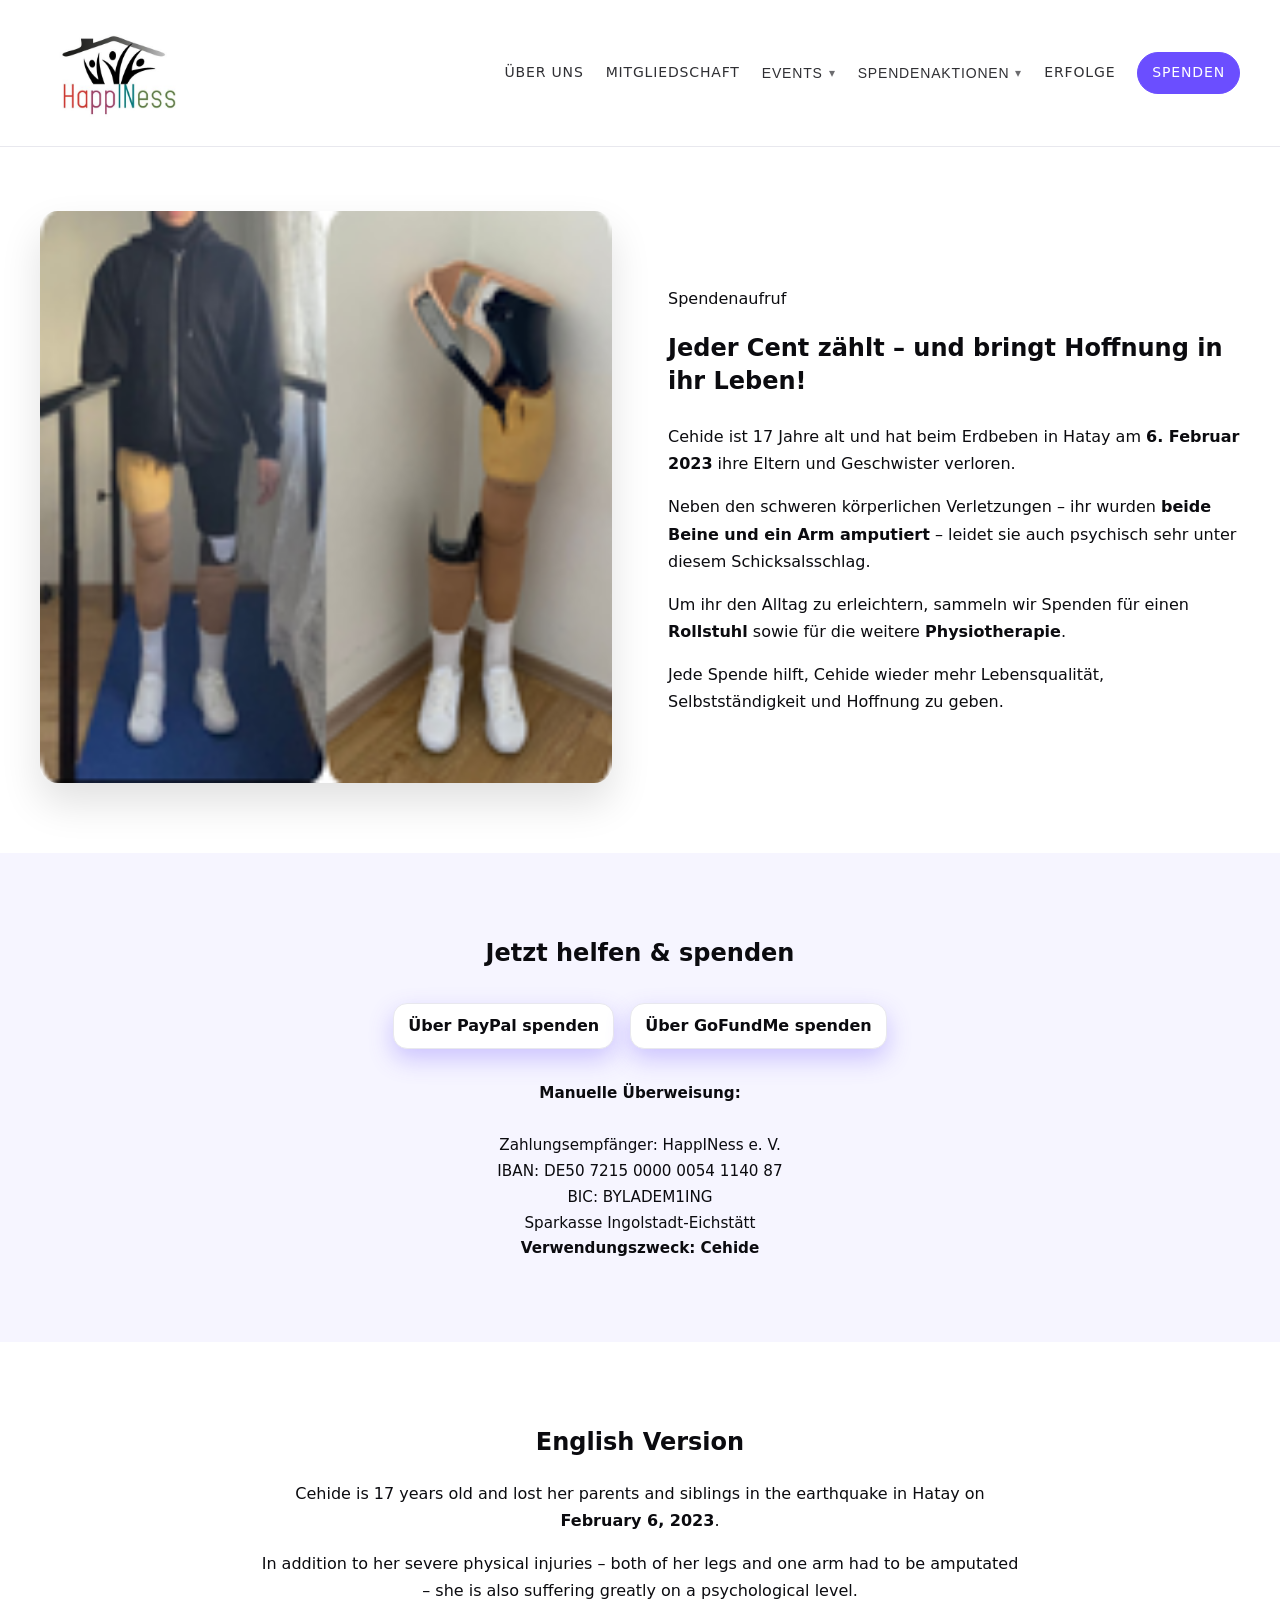
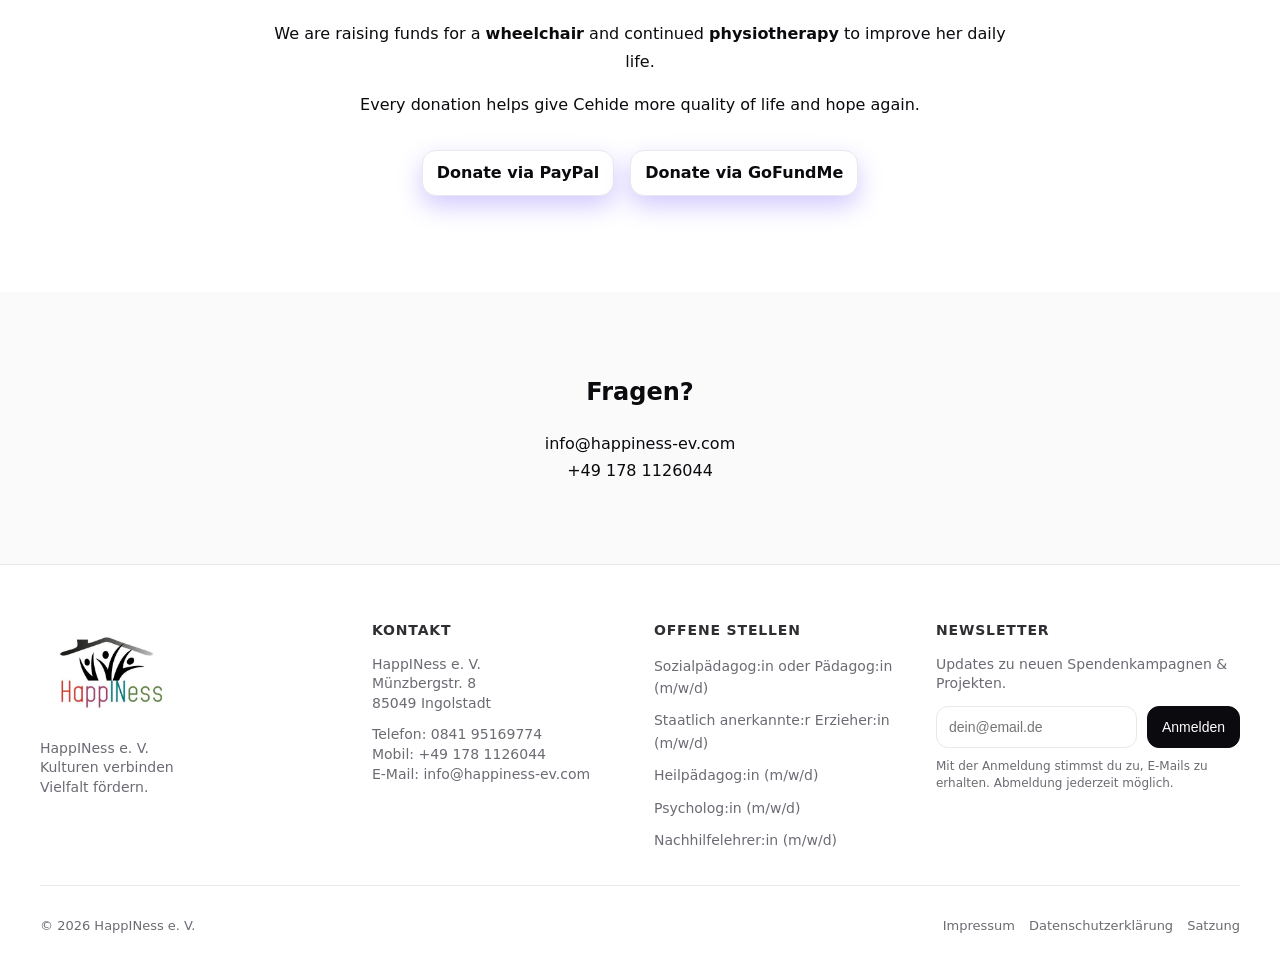
==== Cehide.html @ 876c6b44 "Add Cehide donation page with split layout and donation buttons" ====
<!doctype html>
<html lang="de">
<head>
  <meta charset="utf-8" />
  <meta name="viewport" content="width=device-width, initial-scale=1" />
  <title>Spendenaufruf für Cehide – HappINess e. V.</title>
  <meta name="description" content="Spendenaufruf für Cehide – jede Spende hilft für Rollstuhl und Physiotherapie." />
  <link rel="stylesheet" href="../style.css" />
</head>

<body>
  <div id="site-header"></div>

  <main class="page donation-page">

    <!-- HERO / INTRO -->
    <section class="donation-section">
      <div class="container">

        <div class="donation-split">

          <!-- IMAGE -->
          <div class="donation-split__image">
            <img
              src="../assets/spenden/cehide.jpg"
              alt="Cehide"
              loading="lazy"
            />
          </div>

          <!-- TEXT -->
          <div class="donation-split__text">
            <p class="kicker">Spendenaufruf</p>
            <h1>Jeder Cent zählt – und bringt Hoffnung in ihr Leben!</h1>

            <p>
              Cehide ist 17 Jahre alt und hat beim Erdbeben in Hatay am
              <strong>6. Februar 2023</strong> ihre Eltern und Geschwister verloren.
            </p>

            <p>
              Neben den schweren körperlichen Verletzungen – ihr wurden
              <strong>beide Beine und ein Arm amputiert</strong> – leidet sie auch
              psychisch sehr unter diesem Schicksalsschlag.
            </p>

            <p>
              Um ihr den Alltag zu erleichtern, sammeln wir Spenden für einen
              <strong>Rollstuhl</strong> sowie für die weitere
              <strong>Physiotherapie</strong>.
            </p>

            <p>
              Jede Spende hilft, Cehide wieder mehr Lebensqualität,
              Selbstständigkeit und Hoffnung zu geben.
            </p>
          </div>

        </div>
      </div>
    </section>

    <!-- DONATE -->
    <section id="spenden" class="donation-section donation-section--highlight">
      <div class="container center">
        <h2>Jetzt helfen & spenden</h2>

        <div class="donation-buttons">
          <a
            href="https://www.paypal.com/donate?campaign_id=6URGBHS4AHHY6"
            target="_blank"
            rel="noopener"
            class="btn btn--primary"
          >
            Über PayPal spenden
          </a>

          <a
            href="https://www.gofundme.com/f/sei-die-hoffnung-fur-cehide-17-j-erdbebenopfer-aus-hatay?attribution_id=sl:cf405077-684e-451a-897b-ce0b3da4cd67&lang=de_DE&ts=1758838344&utm_campaign=man_sharesheet_dash&utm_medium=customer&utm_source=copy_link"
            target="_blank"
            rel="noopener"
            class="btn"
          >
            Über GoFundMe spenden
          </a>
        </div>

        <div class="donation-bank">
          <p>
            <strong>Manuelle Überweisung:</strong><br /><br />
            Zahlungsempfänger: HappINess e. V.<br />
            IBAN: DE50 7215 0000 0054 1140 87<br />
            BIC: BYLADEM1ING<br />
            Sparkasse Ingolstadt-Eichstätt<br />
            <strong>Verwendungszweck: Cehide</strong>
          </p>
        </div>
      </div>
    </section>

    <!-- ENGLISH -->
    <section class="donation-section">
      <div class="container center">
        <h2>English Version</h2>

        <p>
          Cehide is 17 years old and lost her parents and siblings in the
          earthquake in Hatay on <strong>February 6, 2023</strong>.
        </p>

        <p>
          In addition to her severe physical injuries – both of her legs and one
          arm had to be amputated – she is also suffering greatly on a
          psychological level.
        </p>

        <p>
          We are raising funds for a <strong>wheelchair</strong> and continued
          <strong>physiotherapy</strong> to improve her daily life.
        </p>

        <p>
          Every donation helps give Cehide more quality of life and hope again.
        </p>
      </div>

      <div class="donation-buttons">
        <a
          href="https://www.paypal.com/donate?campaign_id=6URGBHS4AHHY6"
          target="_blank"
          rel="noopener"
          class="btn btn--primary"
        >
          Donate via PayPal
        </a>
      
        <a
          href="https://www.gofundme.com/f/sei-die-hoffnung-fur-cehide-17-j-erdbebenopfer-aus-hatay?attribution_id=sl:cf405077-684e-451a-897b-ce0b3da4cd67&lang=de_DE&ts=1758838344&utm_campaign=man_sharesheet_dash&utm_medium=customer&utm_source=copy_link"
          target="_blank"
          rel="noopener"
          class="btn"
        >
          Donate via GoFundMe
        </a>
      </div>
      
    </section>

    <!-- CONTACT -->
    <section class="donation-section donation-section--soft">
      <div class="container center">
        <h2>Fragen?</h2>
        <p>
          <a href="mailto:info@happiness-ev.com">info@happiness-ev.com</a><br />
          <a href="tel:+491781126044">+49 178 1126044</a>
        </p>
      </div>
    </section>

  </main>

  <div id="site-footer"></div>
  <script src="../main.js"></script>
</body>
</html>
---- style.css ----
:root{
  --bg:#ffffff;
  --text:#0b0b0f;
  --muted:#6b6b73;
  --line:#e8e8ee;

  /* Brand Colors (Logo) */
  --c-purple:#6b4eff;
  --c-red:#d23b3b;
  --c-turq:#19c6c2;
  --c-green:#2ecc71;

  /* Default accent */
  --accent: var(--c-purple);

  --container:1200px;
  --radius:18px;
}

*{box-sizing:border-box}
html,body{height:100%}
body{
  margin:0;
  font-family: ui-sans-serif, system-ui, -apple-system, Segoe UI, Roboto, Helvetica, Arial, "Apple Color Emoji","Segoe UI Emoji";
  color:var(--text);
  background:var(--bg);
  line-height:1.4;
}

a{color:inherit; text-decoration:none}
a:hover{opacity:.8}

.container{
  width:min(var(--container), calc(100% - 48px));
  margin-inline:auto;
}

.section{padding:56px 0}

/* =========================================
   BRAND ACCENTS: verteilt über die Seite
   (automatisch pro Section)
========================================= */
.section{ --accent: var(--c-purple); }
.section:nth-of-type(4n + 1){ --accent: var(--c-purple); }
.section:nth-of-type(4n + 2){ --accent: var(--c-red); }
.section:nth-of-type(4n + 3){ --accent: var(--c-turq); }
.section:nth-of-type(4n + 4){ --accent: var(--c-green); }

/* Akzentline unter Section Titles */
.section h2::after,
.section .section-title::after,
.section [class$="__title"]::after{
  content:"";
  display:block;
  width:72px;
  height:4px;
  margin:14px auto 0;
  border-radius:999px;
  background: var(--accent);
  opacity:.9;
}

/* Screenreader */
.sr-only{
  position:absolute;
  width:1px;height:1px;
  padding:0;margin:-1px;
  overflow:hidden;clip:rect(0,0,0,0);
  white-space:nowrap;border:0;
}

/* ================================
   GLOBAL: Section headings centered
================================ */
.section h2,
.section h3.section-title,
.section .section-title,
.section [class$="__title"]{
  text-align:center;
  margin-left:auto;
  margin-right:auto;
}

/* Spacing für Titles */
.section h2,
.section .section-title,
.section [class$="__title"]{
  margin-top:0;
  margin-bottom:34px;
}

/* Footer + Legal nicht “kaputt-zentrieren” */
.site-footer h2,
.site-footer [class$="__title"],
.legal h2,
.legal [class$="__title"]{
  text-align:left;
  margin-left:0;
  margin-right:0;
}

/* Header */
.site-header{
  position:sticky;
  top:0;
  background:rgba(255,255,255,.9);
  backdrop-filter: blur(12px);
  border-bottom:1px solid var(--line);
  z-index:50;
}

.header__inner{
  display:flex;
  align-items:center;
  justify-content:space-between;
  padding:18px 0;
}

.logo{
  font-weight:800;
  font-size:26px;
  letter-spacing:-.5px;
}

.logo__mark--accent{color:var(--accent)}

.nav{
  display:flex;
  align-items:center;
  gap:22px;
}

.nav__link{
  font-size:14px;
  letter-spacing:.06em;
  text-transform:uppercase;
  color:rgba(11,11,15,.85);
}

.nav__cta{
  padding:10px 14px;
  border:1px solid var(--accent);
  border-radius:999px;
  font-size:14px;
  text-transform:uppercase;
  letter-spacing:.06em;
  background:var(--accent);
  color:#fff;
}
.nav__cta:hover{opacity:.9}

.nav__dropdown{position:relative}
.nav__link--btn{
  background:none;
  border:0;
  cursor:pointer;
  padding:0;
  display:flex;
  align-items:center;
  gap:6px;
}
.chev{font-size:12px; opacity:.7}

.nav__menu a{
  display:block;
  padding:10px 10px;
  border-radius:10px;
  color:rgba(11,11,15,.88);
}
.nav__menu a:hover{background:#f6f6fa; opacity:1}

.nav__dropdown:hover .nav__menu{display:block}

/* Burger */
.nav-toggle{
  display:none;
  width:44px;height:44px;
  border:1px solid var(--line);
  border-radius:12px;
  background:#fff;
  align-items:center;
  justify-content:center;
  gap:5px;
  flex-direction: column;
  cursor:pointer;
}
.nav-toggle__line{
  width:20px;
  height:2px;
  background:var(--text);
  display:block;
  border-radius:2px;
}

/* Hero */
.hero{padding:74px 0 44px}
.hero__title{
  font-size:clamp(38px, 5vw, 72px);
  line-height:1.04;
  letter-spacing:-1.2px;
  margin:0 0 40px;
}
.hero__media{
  border-radius:var(--radius);
  overflow:hidden;
  border:1px solid var(--line);
}
.hero__video{
  width:100%;
  height:auto;
  display:block;
  aspect-ratio: 16 / 7;
  object-fit:cover;
  background:#000;
}

/* Footer */
.site-footer{
  border-top:1px solid var(--line);
  padding:56px 0 18px;
}

.footer__grid{
  display:grid;
  grid-template-columns: 1.2fr 1fr 1fr 1fr;
  gap:32px;
}

.site-footer h3{
  margin:0 0 14px;
  font-size:14px;
  letter-spacing:.06em;
  text-transform:uppercase;
  color:rgba(11,11,15,.85);
}

.footer__text{
  color:var(--muted);
  font-size:14px;
  margin:0 0 12px;
}

.footer__list{
  list-style:none;
  padding:0;margin:0;
  display:grid;
  gap:10px;
}
.footer__list a{color:var(--muted); font-size:14px}

.newsletter{
  display:flex;
  gap:10px;
  margin-top:10px;
}
.newsletter input{
  flex:1;
  padding:12px 12px;
  border:1px solid var(--line);
  border-radius:12px;
  font-size:14px;
  outline:none;
}
.newsletter button{
  padding:12px 14px;
  border:1px solid var(--text);
  background:var(--text);
  color:#fff;
  border-radius:12px;
  cursor:pointer;
  font-size:14px;
}
.footer__fine{
  margin-top:10px;
  color:var(--muted);
  font-size:12px;
}

.footer__bottom{
  margin-top:34px;
  padding-top:18px;
  border-top:1px solid var(--line);
  display:flex;
  align-items:center;
  justify-content:space-between;
  gap:14px;
  color:var(--muted);
  font-size:13px;
}
.footer__links{display:flex; gap:14px}

.footer__logo{
  width: 140px;
  max-width: 100%;
  height: auto;
  margin-bottom: 12px;
}

/* Responsive */
@media (max-width: 980px){
  .footer__grid{grid-template-columns:1fr 1fr}
}

@media (max-width: 780px){
  .nav-toggle{display:flex}
  .nav{
    position:fixed;
    inset:76px 0 auto 0;
    background:#fff;
    border-bottom:1px solid var(--line);
    display:none;
    flex-direction:column;
    align-items:flex-start;
    gap:0;
    padding:14px 24px 22px;
  }
  .nav.is-open{display:flex}

  .nav__link, .nav__cta{
    width:100%;
    padding:14px 0;
    border-bottom:1px solid #fff;
  }
  .nav__cta{
    padding:10px 14px;
    border:1px solid var(--accent);
    border-radius:999px;
    font-size:14px;
    text-transform:uppercase;
    letter-spacing:.06em;
    background:var(--accent);
    color:#fff;
  }
  .nav__cta:hover{opacity:0.9}
  .nav__dropdown:hover .nav__menu{display:none;}
}

/* Legal */
.legal{max-width: 820px}
.legal h1{margin-bottom: 24px}
.legal h2{
  margin-top: 32px;
  margin-bottom: 12px;
  font-size: 18px;
}
.legal p{
  color: var(--muted);
  font-size: 15px;
  line-height: 1.6;
}

.logo__img{
  height: 110px;
  width: auto;
  display: block;
}

/* Pillars */
.pillars{background:#fafafb}

.pillars__title{
  text-align:center;
  margin-bottom:40px;
  font-size:32px;
}

.pillars__grid{
  display:grid;
  grid-template-columns:repeat(4,1fr);
  gap:24px;
}

.pillar{
  background:#fff;
  border:1px solid var(--line);
  border-radius:var(--radius);
  padding:28px 22px;
  text-align:center;
}

.pillar__icon{
  font-size:36px;
  margin-bottom:14px;
}

.pillar h3{
  margin:0 0 10px;
  font-size:18px;
}

.pillar p{
  font-size:14px;
  color:var(--muted);
  line-height:1.6;
}

/* Pillars Responsive */
@media (max-width: 900px){
  .pillars__grid{grid-template-columns:repeat(2,1fr)}
}
@media (max-width: 520px){
  .pillars__grid{grid-template-columns:1fr}
}

/* Fade-in on scroll */
.reveal{
  opacity:0;
  transform: translateY(24px);
  transition: opacity 900ms ease, transform 900ms ease;
  will-change: opacity, transform;
}
.reveal.is-visible{
  opacity:1;
  transform: translateY(0);
}
@media (prefers-reduced-motion: reduce){
  .reveal{transition:none; transform:none}
}
/* Stagger support */
.pillars__grid .pillar.reveal{
  transition-delay: var(--delay, 0ms);
}

/* ===== Approach / Unser Vorgehen ===== */
.approach{
  padding-top: 64px;
  padding-bottom: 72px;
}

.approach__title{
  text-align: center;
  letter-spacing: 0.08em;
  font-weight: 800;
  margin: 0 0 34px;
  font-size: clamp(1.6rem, 3vw, 2.4rem);
  color: var(--accent);
}

.approach__grid{
  display: grid;
  grid-template-columns: repeat(2, minmax(0, 1fr));
  gap: 44px 80px;
  align-items: start;
}

.approach__item{
  text-align: center;
  max-width: 440px;
  margin: 0 auto;
  padding: 12px 10px;
}

.approach__icon{
  font-size: 34px;
  line-height: 1;
  margin-bottom: 14px;
  opacity: 0.95;
}

.approach__item p{
  margin: 0;
  line-height: 1.85;
  font-size: 1.05rem;
  color: rgba(0,0,0,.58);
}

.approach__item:hover .approach__icon{
  transform: translateY(-2px) scale(1.04);
  transition: transform .25s ease;
}

/* Mobile */
@media (max-width: 820px){
  .approach__grid{
    grid-template-columns: 1fr;
    gap: 26px;
  }
  .approach__item{padding: 18px 14px}
  .approach__item p{font-size: 1.02rem}
}

/* Reveal Animation (stagger über --d) */
.approach__item.reveal{
  opacity: 0;
  transform: translateY(14px) scale(0.98);
  transition: opacity .7s ease, transform .7s ease;
  transition-delay: var(--d, 0ms);
}
.approach__item.reveal.is-visible{
  opacity: 1;
  transform: translateY(0) scale(1);
}

/* Generic titles */
.section-title{
  font-size: clamp(22px, 2.4vw, 34px);
  letter-spacing: -0.02em;
}

/* Stats / Links -> accent */
.stat__num{
  font-size: clamp(2rem, 4vw, 3rem);
  font-weight: 900;
  color: var(--accent);
  line-height: 1;
}

.help-link{
  color: var(--accent);
  font-weight: 700;
  text-decoration: none;
}
.help-link:hover{ text-decoration: underline; }

/* FAQ -> accent-tinted */
.faq__list{
  max-width: 900px;
  margin: 0 auto;
  display: grid;
  gap: 12px;
}
.faq__item{
  border: 1px solid color-mix(in srgb, var(--accent) 22%, transparent);
  border-radius: 14px;
  padding: 14px 16px;
  background: color-mix(in srgb, var(--accent) 6%, transparent);
}
.faq__item summary{
  cursor: pointer;
  font-weight: 800;
}
.faq__item p{
  margin: 10px 0 0;
  line-height: 1.7;
  opacity: .9;
}

/* Newsletter form (section version) */
.newsletter__form{
  display:flex;
  gap: 10px;
  flex-wrap: wrap;
  margin-top: 14px;
}
.newsletter__input{
  min-width: 260px;
  padding: 12px 14px;
  border-radius: 12px;
  border: 1px solid color-mix(in srgb, var(--accent) 30%, transparent);
  outline: none;
}
.newsletter__input:focus{
  border-color: color-mix(in srgb, var(--accent) 75%, transparent);
  box-shadow: 0 0 0 4px color-mix(in srgb, var(--accent) 14%, transparent);
}

/* ===== FIX: Warum + zentral + größer ===== */
#warum .pillar{ text-align: center; }
#warum .pillar p{
  font-size: 16px;
  line-height: 1.85;
  max-width: 820px;
  margin: 0 auto;
}

/* ===== FIX: Helfen Grid auf 3 Spalten (statt pillars default 4) ===== */
#helfen .pillars__grid{
  grid-template-columns: repeat(3, 1fr);
  justify-content: center;
}
#helfen .pillar{ text-align: center; }

@media (max-width: 900px){
  #helfen .pillars__grid{ grid-template-columns: repeat(2, 1fr); }
}
@media (max-width: 520px){
  #helfen .pillars__grid{ grid-template-columns: 1fr; }
}

/* ===== Über uns (an style.css unten dranhängen) ===== */
/* =========================
   ABOUT full-width layout
   ========================= */

.about-page{
  width: 100%;
}

/* Sections full width + nice padding */
.about-section{
  width: 100%;
  padding: clamp(22px, 4vw, 56px) clamp(16px, 4vw, 64px);
}

.about-section--text{
  padding-top: clamp(18px, 3vw, 40px);
  padding-bottom: clamp(18px, 3vw, 40px);
}

.about-section h2{
  margin: 0 0 12px 0;
}
/* TEAM – Überschrift & Text zentrieren */
.about-section h2,
.about-section > p {
  text-align: center;
}


.about-section p{
  max-width: none; /* full width like you asked */
}

/* HERO */
.about-hero{
  position: relative;
  width: 100%;
  height: clamp(320px, 52vw, 560px);
  overflow: hidden;
  border-bottom: 1px solid var(--line);
}

.about-hero__img{
  position:absolute;
  inset:0;
  width:100%;
  height:100%;
  object-fit: cover;
  display:block;
}

.about-hero__overlay{
  position:absolute;
  inset:0;
  background: linear-gradient(
    180deg,
    rgba(0,0,0,.25) 0%,
    rgba(0,0,0,.15) 45%,
    rgba(0,0,0,.55) 100%
  );
}

.about-hero__text{
  position: absolute;
  left: clamp(16px, 4vw, 64px);
  right: clamp(16px, 4vw, 64px);
  bottom: clamp(18px, 4vw, 56px);
  color: #fff;
  max-width: none;
}

.about-hero__text h1{
  margin: 0 0 10px 0;
  font-size: clamp(34px, 4.4vw, 58px);
  letter-spacing: -0.02em;
}

.about-hero__text p{
  margin: 0;
  font-size: clamp(15px, 1.6vw, 18px);
  line-height: 1.6;
  opacity: .95;
}

/* SPLIT */
.about-split{
  display: grid;
  grid-template-columns: 1.05fr 1fr;
  gap: clamp(16px, 3vw, 32px);
  align-items: start;
}

.about-split__media{
  border: 1px solid var(--line);
  border-radius: var(--radius);
  overflow: hidden;
  background: #fff;
}

.about-split__media img{
  width: 100%;
  height: clamp(260px, 34vw, 460px);
  object-fit: cover;
  display:block;
}

.about-split__content h2{
  margin-top: 0;
  font-size: clamp(24px, 3.2vw, 42px);
  letter-spacing: -0.02em;
}

.about-points{
  margin-top: 18px;
  display: grid;
  gap: 14px;
}

.about-point{
  display: grid;
  grid-template-columns: 46px 1fr;
  gap: 12px;
  padding: 14px;
  border: 1px solid var(--line);
  border-radius: var(--radius);
  background: #fff;
}

.about-point__icon{
  width: 46px;
  height: 46px;
  border-radius: 16px;
  display: grid;
  place-items: center;
  background: color-mix(in srgb, var(--accent) 12%, #fff);
  font-size: 20px;
}

.about-point h3{ margin: 0 0 4px 0; font-size: 18px; }
.about-point p{ margin: 0; color: var(--muted); }

/* Vorstand */
.board-grid{
  margin-top: 14px;
  display: grid;
  gap: 14px;
  grid-template-columns: repeat(3, minmax(0, 1fr));
}

.board-card{
  border: 1px solid var(--line);
  border-radius: var(--radius);
  background: #fff;
  padding: 16px;
}

.board-card h3{ margin: 0 0 6px 0; font-size: 18px; }
.board-card .role{ margin: 0 0 8px 0; color: var(--muted); font-size: 14px; }
.board-card .mini{ margin: 0; }

/* Team */
.team-grid{
  margin-top: 14px;
  display: grid;
  gap: 14px;
  grid-template-columns: repeat(5, minmax(0, 1fr));
}

.team-card{
  margin: 0;
  border: 1px solid var(--line);
  border-radius: var(--radius);
  background: #fff;
  overflow: hidden;
  transition: transform .18s ease, box-shadow .18s ease;
}

.team-card img{
  width: 100%;
  aspect-ratio: 4/6;
  object-fit: cover;
  display:block;
  background:#f2f2f6;
}

.team-card figcaption{
  padding: 12px 14px 14px;
  display: grid;
  gap: 4px;
}

.team-card figcaption strong{
  font-size: 15px;
  line-height: 1.2;
}

.team-card figcaption span{
  color: var(--muted);
  font-size: 13px;
}

.team-card:hover{
  transform: translateY(-2px);
  box-shadow: 0 10px 28px rgba(0,0,0,.08);
}

/* Join CTA */
.about-join{
  margin-top: 26px;
  padding: 18px;
  border: 1px solid var(--line);
  border-radius: var(--radius);
  background: color-mix(in srgb, var(--accent) 6%, #fff);
}

/* Button */
.btn{
  display:inline-flex;
  align-items:center;
  justify-content:center;
  padding: 12px 16px;
  border-radius: 999px;
  background: var(--accent);
  color:#fff;
  font-weight: 700;
  text-decoration:none;
  border: 1px solid color-mix(in srgb, var(--accent) 25%, var(--line));
  box-shadow: 0 10px 25px color-mix(in srgb, var(--accent) 30%, transparent);
  transition: transform .15s ease, opacity .15s ease;
}
.btn:hover{ opacity:.95; transform: translateY(-1px); }

/* Responsive */
@media (max-width: 1100px){
  .team-grid{ grid-template-columns: repeat(3, minmax(0, 1fr)); }
}

@media (max-width: 980px){
  .about-split{ grid-template-columns: 1fr; }
  .board-grid{ grid-template-columns: 1fr; }
  .team-grid{ grid-template-columns: repeat(2, minmax(0, 1fr)); }
}

@media (max-width: 560px){
  .team-grid{ grid-template-columns: 1fr; }
  .about-point{ grid-template-columns: 42px 1fr; }
  .about-point__icon{ width:42px; height:42px; }
}

.role-list span{
  display: block;
}

.btn-row{
  display:flex;
  gap:12px;
  flex-wrap:wrap;
  margin-top:16px;
}

.btn-row.center{
  justify-content:center;
}

@media (max-width:600px){
  .btn-row{
    justify-content:center;
  }
}

/* Kontakt Section */
.contact{
  max-width:980px;
  margin:0 auto;
  border-left:6px solid var(--accent);
  text-align:center;
}

/* Intro Text */
.contact__intro{
  margin-top:8px;
  margin-bottom:24px;
  font-size:1.1rem; /* größer */
  opacity:.9;
}

/* Formular */
.contact__form{
  display:flex;
  flex-direction:column;
  gap:16px;
  align-items:center;
}

/* Inputs & Textarea */
.contact__form input,
.contact__form textarea{
  width:100%;
  max-width:480px;
  padding:14px 16px;
  font-size:1.05rem; /* deutlich größer */
  border-radius:14px;
  border:1px solid var(--line);
  font-family:inherit;
}

/* Placeholder */
.contact__form input::placeholder,
.contact__form textarea::placeholder{
  font-size:1rem;
}

/* Button Abstand */
.contact__form .btn{
  margin-top:8px;
}

/* Mobile Boost */
@media (max-width:600px){
  .contact__intro{
    font-size:1.15rem;
  }

  .contact__form input,
  .contact__form textarea{
    font-size:1.1rem;
  }
}

/* =========================
   ERFOLGE PAGE (Erfolge.html)
========================= */

.section__title{
  font-size: clamp(26px, 3.2vw, 40px);
  letter-spacing: -0.02em;
  margin: 0 0 10px;
}
.section__sub{
  font-size: clamp(16px, 1.3vw, 18px);
  color: var(--muted);
  max-width: 70ch;
  margin: 0 0 28px;
}

.badge{
  display:inline-flex;
  align-items:center;
  gap:10px;
  padding:8px 12px;
  border-radius: 999px;
  background: rgba(107, 78, 255, .12);
  border: 1px solid rgba(107, 78, 255, .25);
  color: var(--text);
  font-weight: 700;
  font-size: 14px;
}

.lead{
  font-size: clamp(16px, 1.5vw, 20px);
  line-height: 1.55;
  max-width: 70ch;
  margin-top: 10px;
}
.mini{
  margin-top: 14px;
  color: var(--muted);
  font-size: 14px;
}
.mini__dot{ margin: 0 8px; opacity: .6; }

.success-hero{ padding-top: 72px; }
.success-hero__wrap{
  display: grid;
  grid-template-columns: 1.1fr .9fr;
  gap: 28px;
  align-items: start;
}
.success-hero__text h1{
  font-size: clamp(34px, 4vw, 56px);
  letter-spacing: -0.03em;
  margin: 10px 0 0;
}
.success-hero__cta{
  display:flex;
  gap: 12px;
  flex-wrap: wrap;
  margin-top: 18px;
}

/* Stats */
.success-stats{
  background: #fff;
  border: 1px solid var(--line);
  border-radius: var(--radius);
  padding: 18px;
  box-shadow: 0 10px 30px rgba(0,0,0,.06);
}
.success-stat{
  display:flex;
  justify-content: space-between;
  align-items: baseline;
  padding: 14px 12px;
  border-radius: 14px;
  border: 1px solid var(--line);
  margin-bottom: 10px;
}
.success-stat:last-of-type{ margin-bottom: 0; }
.success-stat__num{
  font-size: clamp(26px, 3vw, 38px);
  font-weight: 900;
  color: var(--accent);
  letter-spacing: -0.02em;
}
.success-stat__label{
  color: var(--muted);
  font-size: 14px;
  text-align: right;
  max-width: 20ch;
}
.success-stats__hint{
  margin: 12px 4px 0;
  color: var(--muted);
  font-size: 12px;
}

/* Highlights */
.success-highlights{
  display:grid;
  grid-template-columns: repeat(4, 1fr);
  gap: 14px;
}
.success-card{
  border: 1px solid var(--line);
  border-radius: var(--radius);
  padding: 18px;
  background: #fff;
  box-shadow: 0 10px 30px rgba(0,0,0,.06);
}
.success-card__icon{
  width: 44px;
  height: 44px;
  border-radius: 14px;
  display:flex;
  align-items:center;
  justify-content:center;
  background: rgba(107, 78, 255, .12);
  border: 1px solid rgba(107, 78, 255, .25);
  margin-bottom: 10px;
  font-size: 20px;
}
.success-card h3{ margin: 6px 0 6px; font-size: 18px; }
.success-card p{
  margin: 0;
  color: var(--muted);
  font-size: 16px;
  line-height: 1.5;
}

/* PHOTO GRID (Bildboxen) */
.photo-grid{
  display:grid;
  grid-template-columns: repeat(4, 1fr);
  gap: 14px;
}
.photo-card{
  border: 1px solid var(--line);
  border-radius: var(--radius);
  overflow: hidden;
  background: #fff;
  box-shadow: 0 10px 30px rgba(0,0,0,.06);
}
.photo-card__img{
  aspect-ratio: 4 / 3;
  width: 100%;
  background: #f6f6fb;
}
.photo-card__img img{
  width: 100%;
  height: 100%;
  object-fit: cover;
  display:block;
}
.photo-card__cap{
  padding: 14px;
  display:flex;
  flex-direction: column;
  gap: 6px;
}
.photo-card__cap strong{
  font-size: 16px;
  letter-spacing: -0.01em;
}
.photo-card__cap span{
  font-size: 13px;
  color: var(--muted);
}
.photo-card--template{
  border-style: dashed;
  opacity: .85;
}

.note{
  margin-top: 14px;
  padding: 14px;
  border-radius: 14px;
  border: 1px solid rgba(107, 78, 255, .25);
  background: rgba(107, 78, 255, .10);
  font-size: 14px;
  color: var(--text);
}
.note code{
  background: rgba(0,0,0,.05);
  padding: 2px 8px;
  border-radius: 10px;
}

/* Campaigns */
.campaigns{
  display:grid;
  grid-template-columns: repeat(2, 1fr);
  gap: 14px;
}
.campaign{
  border: 1px solid var(--line);
  border-radius: var(--radius);
  padding: 18px;
  background: #fff;
  box-shadow: 0 10px 30px rgba(0,0,0,.06);
}
.campaign--template{ border-style: dashed; opacity: .85; }
.campaign__top{ display:flex; gap: 10px; flex-wrap: wrap; margin-bottom: 10px; }
.tag{
  display:inline-flex;
  align-items:center;
  padding: 6px 10px;
  border-radius: 999px;
  border: 1px solid var(--line);
  font-size: 13px;
  color: var(--text);
  background: #fafafe;
}
.tag--soft{
  background: rgba(107, 78, 255, .10);
  border-color: rgba(107, 78, 255, .22);
}
.campaign h3{ margin: 6px 0 6px; font-size: 20px; }
.campaign__text{
  margin: 0 0 12px;
  color: var(--muted);
  font-size: 16px;
  line-height: 1.55;
}
.campaign__stats{
  display:grid;
  grid-template-columns: repeat(3, 1fr);
  gap: 10px;
  margin-top: 10px;
}
.campaign__stats > div{
  border: 1px solid var(--line);
  border-radius: 14px;
  padding: 12px;
  background: #fcfcff;
}
.campaign__stats strong{
  display:block;
  font-size: 18px;
  color: var(--accent);
}
.campaign__stats span{
  display:block;
  font-size: 13px;
  color: var(--muted);
}

/* Thanks */
.thanks__box{
  border: 1px solid rgba(107, 78, 255, .25);
  background: rgba(107, 78, 255, .10);
  border-radius: var(--radius);
  padding: 22px;
}
.thanks__box h2{
  margin: 0 0 10px;
  font-size: clamp(24px, 2.6vw, 34px);
}
.thanks__box p{
  margin: 10px 0 0;
  font-size: 16px;
  line-height: 1.6;
}
.thanks__cta{
  display:flex;
  gap: 12px;
  justify-content: center;
  flex-wrap: wrap;
  margin-top: 16px;
}

/* =========================
   FIX: Texte wirklich mittig
   (Danke + CTA)
========================= */

/* Danke. Wirklich. */
.thanks__box{
  text-align: center;
  max-width: 900px;
  margin: 0 auto;
}

/* CTA – Du willst beim nächsten Mal dabei sein */
.cta-card{
  text-align: center;
  max-width: 820px;
  margin: 0 auto;
}

/* CTA Buttons mittig */
.cta-card__actions{
  display: flex;
  justify-content: center;
  gap: 12px;
  flex-wrap: wrap;
}

.nav__dropdown{ position:relative; }

.nav__menu{
  position:absolute;
  top:calc(100% + 12px);
  right:0;
  min-width:220px;
  background:#fff;
  border:1px solid var(--line);
  border-radius:14px;
  padding:10px;
  box-shadow:0 18px 40px rgba(0,0,0,.08);
  display:none;
}

/* HOVER-BRIDGE gegen die 12px Lücke */
.nav__menu::before{
  content:"";
  position:absolute;
  left:0;
  right:0;
  top:-12px;
  height:12px;
}

@media (max-width: 780px){

  /* Dropdown Wrapper = normale Zeile */
  .nav__dropdown{
    width:100%;
    display:block;
    border-bottom:1px solid var(--line);
  }

  /* Hauptkategorie (Events / Spendenaktionen) */
  .nav__link--btn{
    width:100%;
    padding:14px 0;
    display:flex;
    justify-content:space-between;
    align-items:center;
    font-size:14px;
    text-transform:uppercase;
    letter-spacing:.06em;
  }

  /* Unterpunkte = normale Nav-Zeilen */
  .nav__menu{
    /* statt all: unset (zu aggressiv) */
    position: static;
    inset: auto;
    min-width: 0;
    padding: 0;
    border: 0;
    border-radius: 0;
    box-shadow: none;
    background: transparent;
    display: none;
    width: 100%;
  }

  .nav__dropdown.is-open .nav__menu{
    display:block;
  }

  .nav__menu a{
    display:block;
    width:100%;
    padding:14px 0 14px 16px;   /* leicht eingerückt */
    font-size:14px;
    text-transform:uppercase;
    letter-spacing:.06em;
    color:rgba(11,11,15,.75);
    border-bottom:1px solid var(--line);
  }
}
/* TEAM – alles mittig */
.team-card {
  display: flex;
  flex-direction: column;
  align-items: center;
  text-align: center;
}

.team-name {
  font-weight: 800;
  font-size: 1.2rem;
  margin-bottom: 0.6rem;
  color: #6b4eff;
}

.team-card figcaption {
  margin-top: 0.8rem;
}

.team-card .role-list span,
.team-card figcaption span {
  display: block;
  font-size: 0.95rem;
  color: var(--muted);
}

/* Abstand über dem Team-Grid */
.team-grid {
  margin-top: 4rem; /* wenn zu viel: 2rem */
}

/* Team Name Badge */
.team-name {
  width: 100%;
  text-align: center;
  padding: 0.6rem 0.8rem;
  margin-bottom: 0.8rem;
  font-weight: 700;
  font-size: 1.05rem;
  color: #fff;
  border-radius: 12px;
}

/* Farbvarianten */
.accent-purple { background: var(--c-purple); }
.accent-red    { background: var(--c-red); }
.accent-turq   { background: var(--c-turq); }
.accent-green  { background: var(--c-green); }


.role-main {
  font-weight: 800;
  color: rgb(0, 0, 0);
}

.team-card figcaption .role-main {
  font-weight: 800;
  color: #000 !important;
}
.events-list {
  margin-top: 3rem;
  display: flex;
  flex-direction: column;
  gap: 1.5rem;
}

.event-row {
  display: flex;
  justify-content: space-between;
  align-items: center;
  gap: 2rem;
  padding: 1.5rem;
  border: 1px solid var(--line);
  border-radius: var(--radius);
}

.event-info h3 {
  margin: 0 0 0.4rem;
}

.event-meta {
  font-size: 0.9rem;
  color: var(--muted);
  margin-bottom: 0.6rem;
}

/* Mobile */
@media (max-width: 768px) {
  .event-row {
    flex-direction: column;
    align-items: flex-start;
  }
}

.about-hero {
  position: relative;
}

.about-hero__title {
  position: absolute;
  inset: 0;
  display: flex;
  align-items: center;
  justify-content: center;
  text-align: center;

  color: #fff;
  font-size: clamp(2.2rem, 5vw, 3.2rem);
  font-weight: 800;
  z-index: 2;
  padding: 0 1rem;
}

.cay-poster {
  display: block;
  max-width: 720px;
  width: 100%;
  margin: 0 auto;
  border-radius: 18px;
}

.spenden-split {
  display: grid;
  grid-template-columns: 1fr 1fr;
  gap: 3rem;
  align-items: center;
}

.spenden-media img {
  width: 100%;
  border-radius: 18px;
}

/* Mobile */
@media (max-width: 768px) {
  .spenden-split {
    grid-template-columns: 1fr;
  }
}


/* Karriere Page – nutzt eure CSS Variablen (Accent = Lila) */

.karriere .container{
  width:min(var(--container,1200px), 92vw);
  margin:0 auto;
}

.karriere-hero{
  padding: clamp(42px, 6vw, 84px) 0;
  border-bottom: 1px solid var(--line);
  background:
    radial-gradient(900px 500px at 20% 10%, rgba(107,78,255,.12), transparent 55%),
    radial-gradient(800px 500px at 80% 0%, rgba(107,78,255,.10), transparent 50%),
    #fff;
}

.eyebrow{
  display:inline-block;
  font-size: 12px;
  letter-spacing: .14em;
  text-transform: uppercase;
  color: var(--muted);
  margin: 0 0 10px 0;
}

.karriere-hero h1{
  margin: 0 0 12px 0;
  font-size: clamp(28px, 4vw, 44px);
  line-height: 1.1;
}

.lead{
  margin: 0;
  font-size: clamp(16px, 2.2vw, 18px);
  color: #202027;
  max-width: 60ch;
}

.lead.small{ font-size: 16px; }

.hero-actions{
  display:flex;
  gap: 12px;
  flex-wrap: wrap;
  margin-top: 18px;
}

.hero-badges{
  display:flex;
  flex-wrap: wrap;
  gap: 10px;
  margin-top: 18px;
}

.badge{
  border: 1px solid var(--line);
  background: #fff;
  padding: 8px 12px;
  border-radius: 999px;
  font-size: 13px;
  color: var(--text);
  box-shadow: 0 10px 30px rgba(10,10,25,.06);
}

.karriere-nav{
  padding: 18px 0;
  border-bottom: 1px solid var(--line);
}

.nav-card{
  border: 1px solid var(--line);
  border-radius: var(--radius);
  padding: 14px;
  background:#fff;
  box-shadow: 0 14px 40px rgba(10,10,25,.06);
}

.nav-title{
  font-weight: 700;
  margin-bottom: 10px;
}

.nav-links{
  display:flex;
  flex-wrap: wrap;
  gap: 10px;
}

.pill{
  display:inline-flex;
  align-items:center;
  padding: 10px 12px;
  border-radius: 999px;
  border: 1px solid var(--line);
  text-decoration: none;
  color: var(--text);
  background: #fff;
  transition: transform .15s ease, border-color .15s ease;
}
.pill:hover{
  transform: translateY(-1px);
  border-color: rgba(107,78,255,.35);
}

.karriere-section{
  padding: clamp(36px, 4.5vw, 64px) 0;
}

.karriere-section.alt{
  background: #fafafe;
  border-top: 1px solid var(--line);
  border-bottom: 1px solid var(--line);
}

.karriere-section h2{
  margin: 0 0 10px 0;
  font-size: clamp(22px, 3vw, 28px);
}

.muted{ color: var(--muted); }
.tiny{ font-size: 12px; }

.job-grid{
  margin-top: 18px;
  display:grid;
  grid-template-columns: repeat(12, 1fr);
  gap: 14px;
}

.job-card{
  grid-column: span 6;
  border: 1px solid var(--line);
  border-radius: var(--radius);
  padding: 16px;
  background:#fff;
  text-decoration: none;
  color: var(--text);
  box-shadow: 0 16px 45px rgba(10,10,25,.06);
  transition: transform .15s ease, border-color .15s ease;
}
.job-card:hover{
  transform: translateY(-2px);
  border-color: rgba(107,78,255,.35);
}

.job-top{
  display:flex;
  align-items:flex-start;
  justify-content: space-between;
  gap: 10px;
}

.job-card h3{
  margin: 0;
  font-size: 16px;
  line-height: 1.2;
}

.tag{
  font-size: 12px;
  padding: 6px 10px;
  border-radius: 999px;
  border: 1px solid rgba(107,78,255,.25);
  background: rgba(107,78,255,.08);
  color: var(--text);
  white-space: nowrap;
}

.job-card p{
  margin: 10px 0 0 0;
  color: var(--muted);
}

.job-link{
  display:inline-block;
  margin-top: 12px;
  font-weight: 700;
  color: var(--accent);
}

.job-detail{
  border: 1px solid var(--line);
  border-radius: var(--radius);
  background:#fff;
  padding: 16px;
  box-shadow: 0 16px 45px rgba(10,10,25,.06);
}

.job-detail-head{
  display:flex;
  align-items:flex-start;
  justify-content: space-between;
  gap: 16px;
  flex-wrap: wrap;
}

.job-detail-cta{
  display:flex;
  gap: 10px;
  flex-wrap: wrap;
}

.job-detail-body{
  margin-top: 16px;
  display:grid;
  grid-template-columns: repeat(12, 1fr);
  gap: 14px;
}

.card{
  grid-column: span 6;
  border: 1px solid var(--line);
  border-radius: var(--radius);
  padding: 16px;
  background:#fff;
}

.card h3{ margin: 0 0 10px 0; }

.checklist, .steps{
  margin: 0;
  padding-left: 18px;
  color: var(--text);
}
.checklist li, .steps li{
  margin: 8px 0;
}

.contact-box{
  margin-top: 14px;
  display:grid;
  grid-template-columns: repeat(12, 1fr);
  gap: 12px;
  padding: 12px;
  border: 1px solid var(--line);
  border-radius: 14px;
  background: #fbfbff;
}
.contact-box > div{ grid-column: span 6; }

.contact-label{
  font-size: 12px;
  text-transform: uppercase;
  letter-spacing: .12em;
  color: var(--muted);
  margin-bottom: 6px;
}
.contact-link{
  color: var(--accent);
  text-decoration: none;
  font-weight: 700;
}
.contact-value{
  font-weight: 700;
  color: var(--text);
}

.apply-box{
  margin-top: 16px;
  border: 1px solid var(--line);
  border-radius: var(--radius);
  background:#fff;
  padding: 16px;
  box-shadow: 0 16px 45px rgba(10,10,25,.06);
}

.apply-actions{
  display:flex;
  gap: 10px;
  flex-wrap: wrap;
  margin-top: 12px;
}

.job-anchors{
  display:grid;
  grid-template-columns: repeat(12, 1fr);
  gap: 14px;
}

.anchor-card{
  grid-column: span 6;
  border: 1px solid var(--line);
  border-radius: var(--radius);
  padding: 16px;
  background:#fff;
  box-shadow: 0 16px 45px rgba(10,10,25,.06);
}

.faq details{
  border: 1px solid var(--line);
  border-radius: var(--radius);
  padding: 12px 14px;
  background: #fff;
  box-shadow: 0 12px 35px rgba(10,10,25,.05);
  margin: 10px 0;
}

.faq summary{
  cursor: pointer;
  font-weight: 800;
}
.faq p{
  margin: 10px 0 0 0;
  color: var(--muted);
}

/* Buttons – falls du schon Buttons in style.css hast: dann diese hier rauslassen */
.btn{
  display:inline-flex;
  align-items:center;
  justify-content:center;
  gap: 10px;
  padding: 11px 14px;
  border-radius: 14px;
  text-decoration: none;
  font-weight: 800;
  border: 1px solid var(--line);
  background: #fff;
  color: var(--text);
  transition: transform .15s ease, border-color .15s ease;
}
.btn:hover{
  transform: translateY(-1px);
  border-color: rgba(107,78,255,.35);
}
.btn-primary{
  background: var(--accent);
  color: #fff;
  border-color: transparent;
}
.btn-ghost{
  background:#fff;
}

/* Responsive */
@media (max-width: 900px){
  .job-card{ grid-column: span 12; }
  .card{ grid-column: span 12; }
  .anchor-card{ grid-column: span 12; }
  .contact-box > div{ grid-column: span 12; }
}

.job-actions{
  display:flex;
  gap:10px;
  flex-wrap:wrap;
  margin-top:14px;
}
/* Mehr Abstand zwischen Karriere-Sections */
.karriere-hero,
.karriere-nav,
.karriere-section{
  margin-bottom: clamp(48px, 6vw, 96px);
}
/* Pädagogische Stellen – mehr Luft für Text */
#paedagogische-stellen{
  padding-top: clamp(64px, 8vw, 120px);
  padding-bottom: clamp(72px, 9vw, 140px);
}

#paedagogische-stellen .lead{
  max-width: 70ch;
}

/* Pädagogische Stellen: mehr Luft oben/unten */
#paedagogische-stellen{
  padding-top: clamp(64px, 8vw, 120px);
  padding-bottom: clamp(80px, 10vw, 150px);
}

/* Abstand: Text -> Cards */
#paedagogische-stellen .lead{
  margin-bottom: 22px;
  max-width: 75ch;
}

/* WICHTIG: info-grid wirklich als Grid, damit 2 Spalten klappt */
.info-grid{
  display: grid;
  grid-template-columns: repeat(12, 1fr);
  gap: 14px;
  margin-top: 10px;
}

/* Cards im info-grid nebeneinander */
.info-grid .card{
  grid-column: span 6;
}

/* Apply-Box etwas Abstand */
#paedagogische-stellen .apply-box{
  margin-top: 18px;
}

/* Mobile: alles untereinander */
@media (max-width: 900px){
  .info-grid .card{ grid-column: span 12; }
}



/* =========================
   DONATION PAGES
   ========================= */

   .donation-page {
    background: #fff;
  }
  
  .donation-section {
    padding: 4rem 0;
  }
  
  .donation-section--highlight {
    background: #f6f5ff;
  }
  
  .donation-section--soft {
    background: #fafafa;
  }
  
  /* layout split */
  .donation-split {
    display: grid;
    grid-template-columns: 1fr 1fr;
    gap: 3.5rem;
    align-items: center;
  }
  
  .donation-split__image img {
    width: 100%;
    border-radius: 18px;
    box-shadow: 0 20px 40px rgba(0,0,0,.12);
  }
  
  .donation-split__text h1 {
    margin-bottom: 1.5rem;
  }
  
  /* text */
  .donation-page p {
    line-height: 1.7;
    margin-bottom: 1rem;
  }
  
  /* center helper */
  .center {
    text-align: center;
    max-width: 760px;
    margin: 0 auto;
  }
  
  /* buttons */
  .donation-buttons {
    display: flex;
    justify-content: center;
    gap: 1rem;
    flex-wrap: wrap;
    margin: 2rem 0;
  }
  
  .donation-bank {
    font-size: .95rem;
  }
  
  /* mobile */
  @media (max-width: 768px) {
    .donation-split {
      grid-template-columns: 1fr;
      text-align: center;
    }
  }
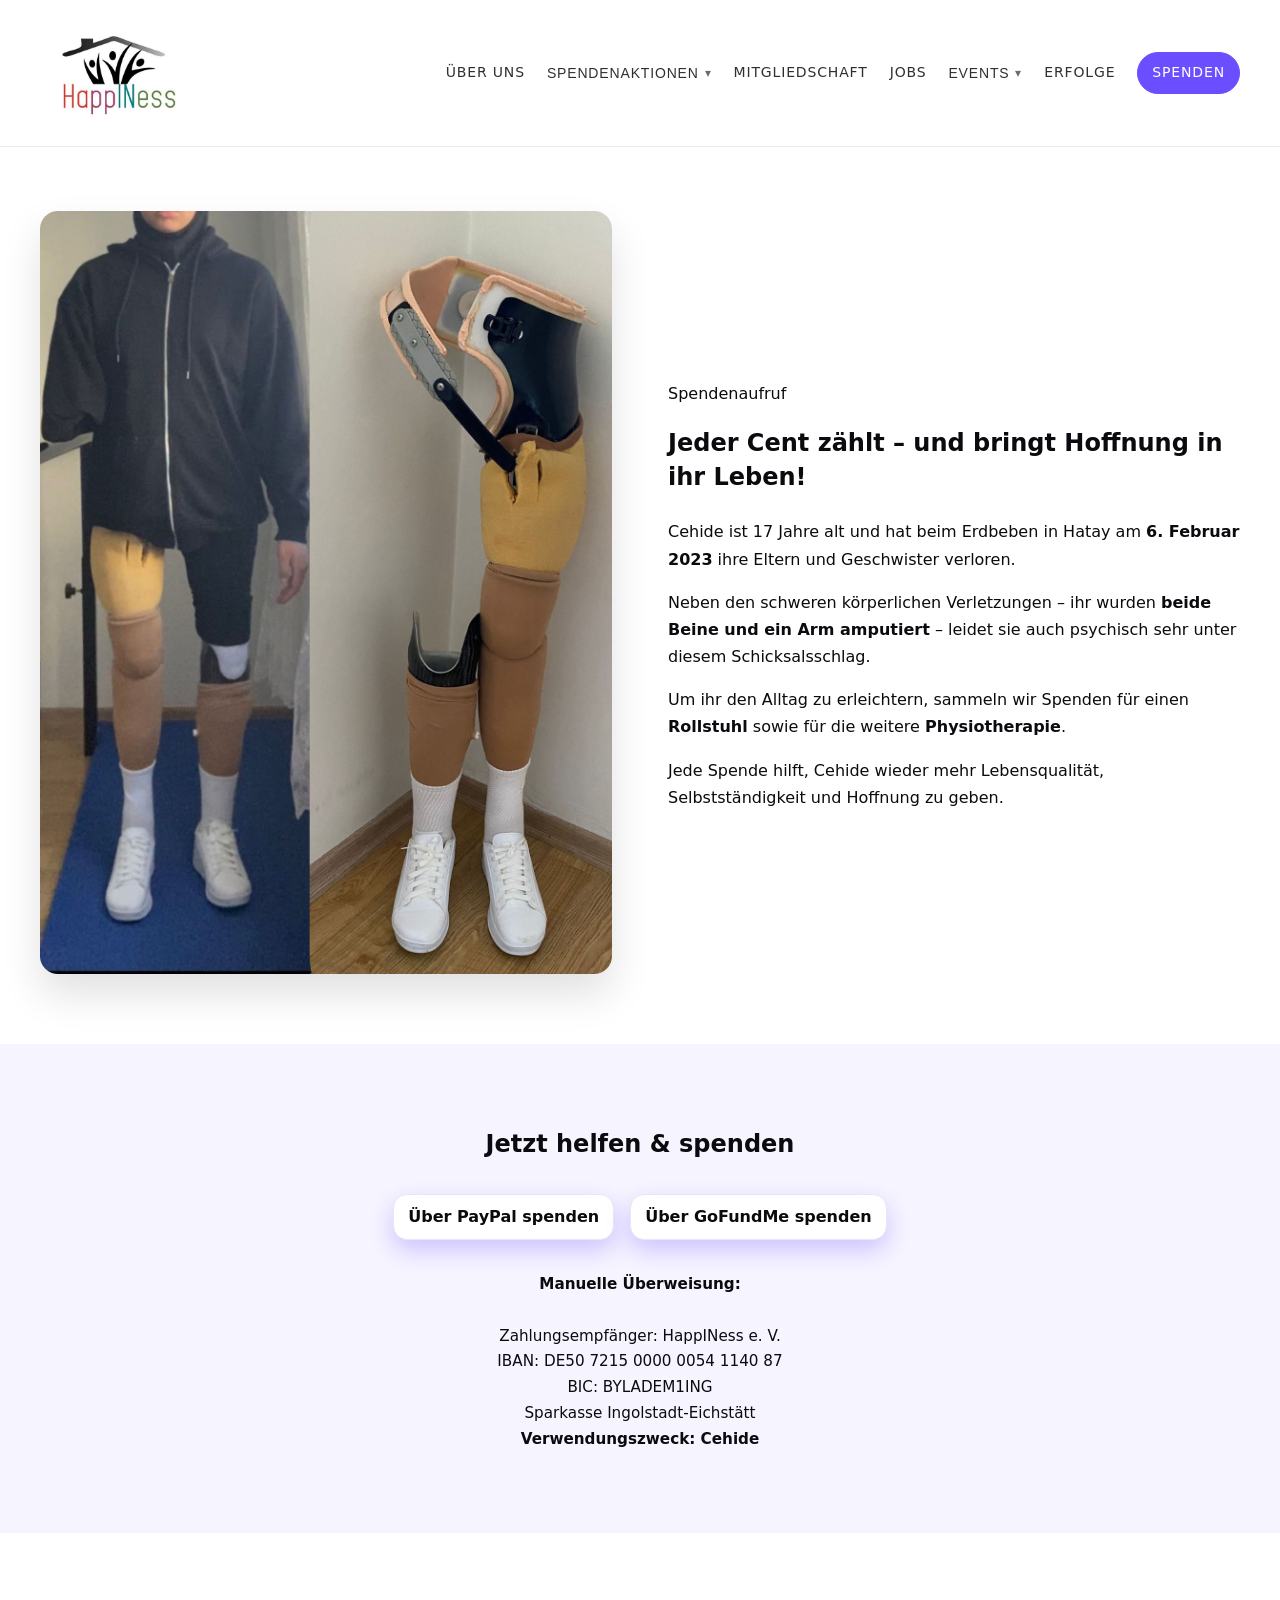
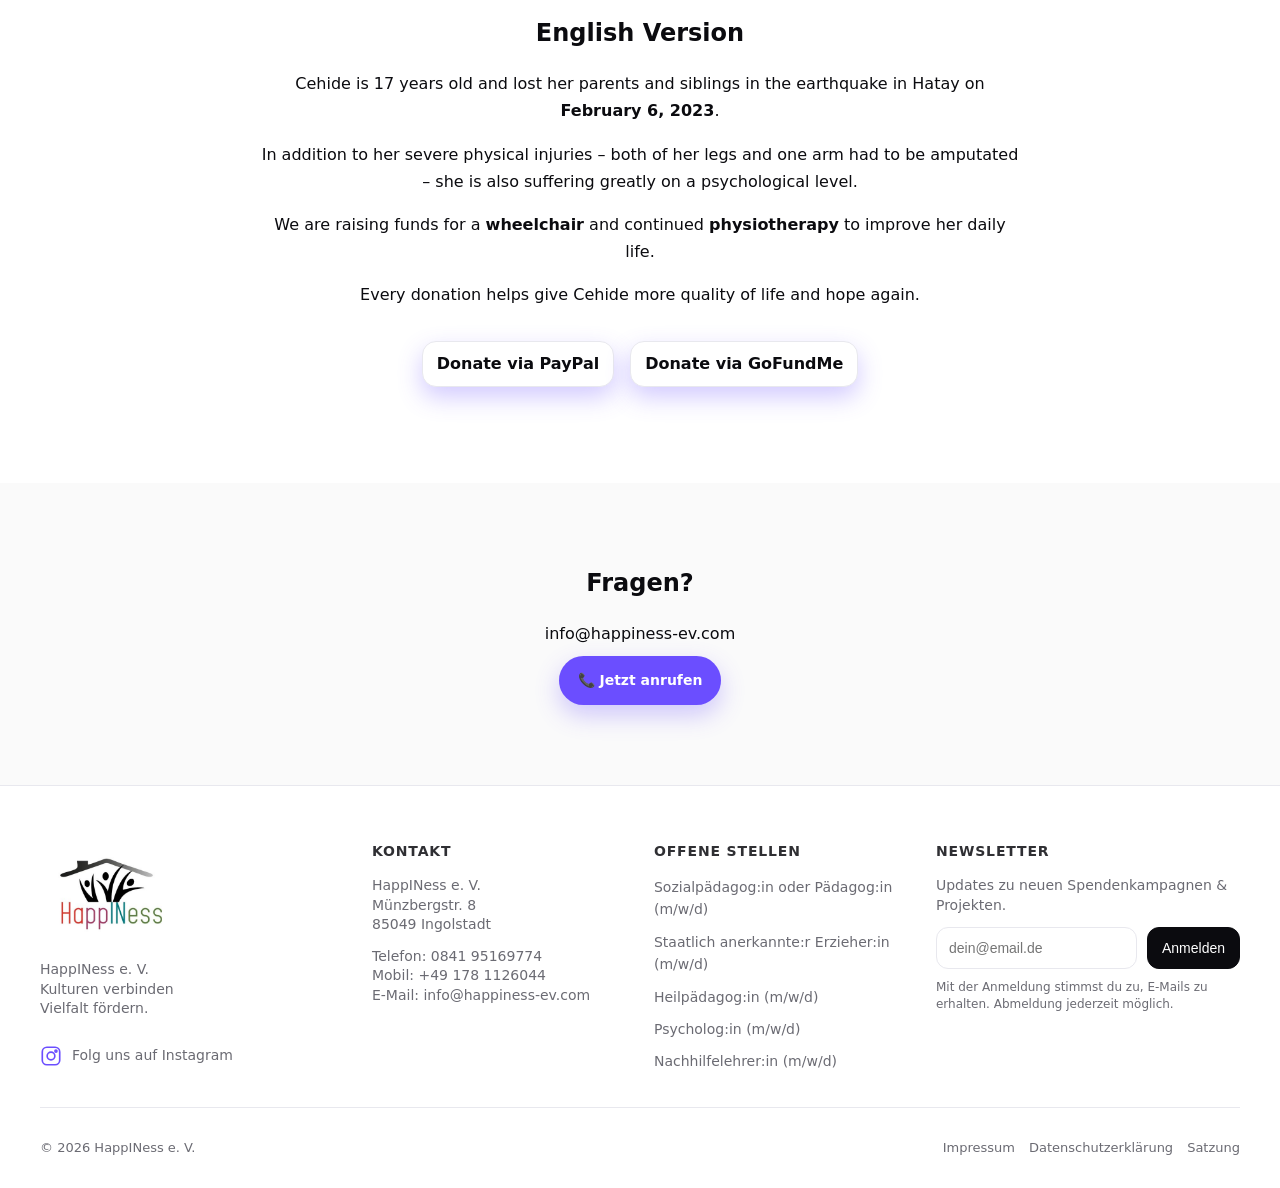
==== commit 5fdc9f2e: "Add call button and Instagram link to footer and donation pages" ====
--- a/Cehide.html
+++ b/Cehide.html
@@ -152,7 +152,9 @@
         <h2>Fragen?</h2>
         <p>
           <a href="mailto:info@happiness-ev.com">info@happiness-ev.com</a><br />
-          <a href="tel:+491781126044">+49 178 1126044</a>
+          <a href="tel:+491781126044" class="btn btn-call">
+            📞 Jetzt anrufen
+          </a>          
         </p>
       </div>
     </section>
--- a/style.css
+++ b/style.css
@@ -1895,4 +1895,131 @@
       text-align: center;
     }
   }
-  +  
+
+  /* =========================
+   MITGLIED WERDEN – CENTER FIX
+   ========================= */
+
+/* Hauptbereich wirklich mittig */
+main.section{
+  text-align: center;
+}
+
+/* Alle Textblöcke innerhalb der Page (p, h1, h2, h3) */
+main.section h1,
+main.section h2,
+main.section h3,
+main.section p{
+  text-align: center;
+  margin-left: auto;
+  margin-right: auto;
+}
+
+/* Alles was mit max-width kommt -> automatisch mittig */
+main.section [style*="max-width"]{
+  margin-left: auto !important;
+  margin-right: auto !important;
+}
+
+/* Grid Karten bleiben hübsch zentriert */
+main.section .pillars__grid{
+  justify-content: center;
+}
+
+/* Formular zentrieren + Inputs nice */
+main.section form{
+  width: min(820px, 100%);
+  margin: 0 auto;
+}
+main.section form label{
+  display: block;
+  text-align: left; /* labels links sieht cleaner aus */
+}
+main.section form input,
+main.section form select{
+  text-align: left;
+}
+main.section form button{
+  justify-self: center;
+}
+
+.campaign-instagram{
+  text-align: center;
+  padding: 4rem 1rem;
+}
+
+.campaign-instagram p{
+  font-size: clamp(22px, 3vw, 34px);
+  color: #8a8a8a;
+  margin-bottom: 2.5rem;
+}
+
+/* Klassisches Insta Icon */
+.instagram-link.classic{
+  display: inline-flex;
+  align-items: center;
+  justify-content: center;
+  width: 86px;
+  height: 86px;
+  border-radius: 22px;
+  background: #f5f5f5;
+  transition: transform .2s ease, box-shadow .2s ease;
+}
+
+.instagram-link.classic svg{
+  width: 42px;
+  height: 42px;
+  stroke: #6ec6e9;
+  fill: none;
+  stroke-width: 1.8;
+}
+
+.instagram-link.classic:hover{
+  transform: translateY(-3px) scale(1.05);
+  box-shadow: 0 14px 32px rgba(0,0,0,.12);
+}
+
+.footer-instagram{
+  display: inline-flex;
+  align-items: center;
+  gap: 10px;
+  margin-top: 14px;
+  color: var(--muted);
+  font-size: 14px;
+}
+
+.footer-instagram svg{
+  width: 22px;
+  height: 22px;
+  stroke: var(--accent);
+  fill: none;
+  stroke-width: 1.8;
+}
+
+.footer-instagram:hover{
+  opacity: .85;
+}
+
+.btn-call{
+  display: inline-flex;
+  align-items: center;
+  justify-content: center;
+  gap: 8px;
+  padding: 12px 18px;
+  margin-top: 8px;
+  border-radius: 999px;
+  background: var(--accent);
+  color: #fff;
+  font-weight: 700;
+  font-size: 14px;
+  text-decoration: none;
+  border: 1px solid color-mix(in srgb, var(--accent) 30%, transparent);
+  box-shadow: 0 10px 24px color-mix(in srgb, var(--accent) 30%, transparent);
+  transition: transform .15s ease, opacity .15s ease;
+}
+
+.btn-call:hover{
+  transform: translateY(-1px);
+  opacity: .95;
+}
